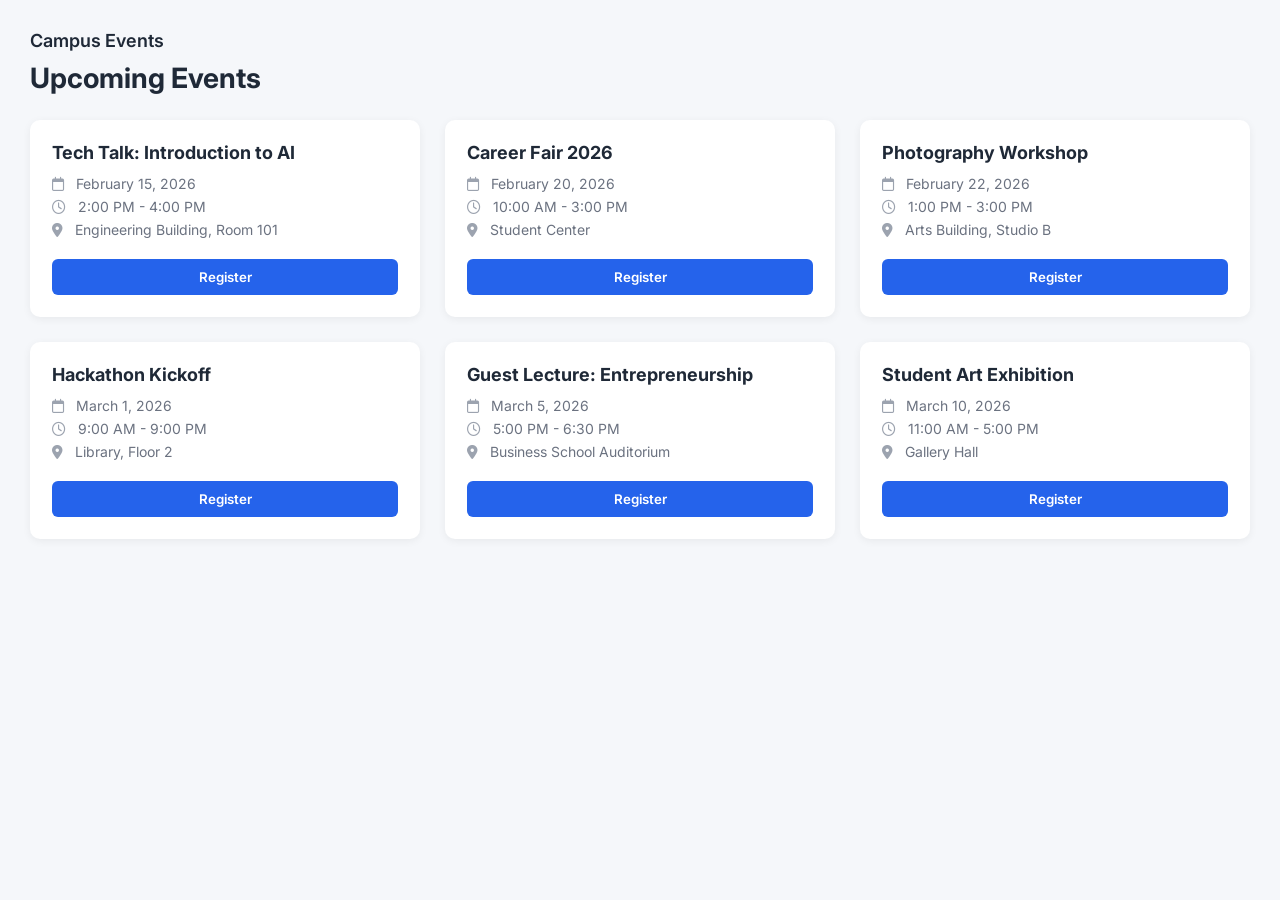
==== frontend/index.html @ d7504936 "Move remaining frontend files into /frontend" ====
<!DOCTYPE html>
<html lang="en">
<head>
  <meta charset="UTF-8" />
  <meta name="viewport" content="width=device-width, initial-scale=1.0" />
  <title>Campus Events</title>

  <!-- Google Font -->
  <link href="https://fonts.googleapis.com/css2?family=Inter:wght@400;600&display=swap" rel="stylesheet">

  <!-- Icons -->
  <link rel="stylesheet" href="https://cdnjs.cloudflare.com/ajax/libs/font-awesome/6.5.0/css/all.min.css">

  <link rel="stylesheet" href="style.css">
</head>
<body>

  <div class="header">
    <h1>Campus Events</h1>
    <h2>Upcoming Events</h2>
  </div>

  <div class="events-grid">

    <!-- Card 1 -->
    <div class="card">
      <h3>Tech Talk: Introduction to AI</h3>
      <p><i class="fa-regular fa-calendar"></i> February 15, 2026</p>
      <p><i class="fa-regular fa-clock"></i> 2:00 PM - 4:00 PM</p>
      <p><i class="fa-solid fa-location-dot"></i> Engineering Building, Room 101</p>
      <button class="register-btn" data-event="Tech Talk: Introduction to AI">Register</button>
    
    </div>

    <!-- Card 2 -->
    <div class="card">
      <h3>Career Fair 2026</h3>
      <p><i class="fa-regular fa-calendar"></i> February 20, 2026</p>
      <p><i class="fa-regular fa-clock"></i> 10:00 AM - 3:00 PM</p>
      <p><i class="fa-solid fa-location-dot"></i> Student Center</p>
    <button class="register-btn" data-event="Career Fair 2026">Register</button>
    </div>

    <!-- Card 3 -->
    <div class="card">
      <h3>Photography Workshop</h3>
      <p><i class="fa-regular fa-calendar"></i> February 22, 2026</p>
      <p><i class="fa-regular fa-clock"></i> 1:00 PM - 3:00 PM</p>
      <p><i class="fa-solid fa-location-dot"></i> Arts Building, Studio B</p>
      <button class="register-btn" data-event="Photography Workshop">Register</button>
    </div>

    <!-- Card 4 -->
    <div class="card">
      <h3>Hackathon Kickoff</h3>
      <p><i class="fa-regular fa-calendar"></i> March 1, 2026</p>
      <p><i class="fa-regular fa-clock"></i> 9:00 AM - 9:00 PM</p>
      <p><i class="fa-solid fa-location-dot"></i> Library, Floor 2</p>
      <button class="register-btn" data-event="Hackathon Kickoff">Register</button>
    </div>

    <!-- Card 5 -->
    <div class="card">
      <h3>Guest Lecture: Entrepreneurship</h3>
      <p><i class="fa-regular fa-calendar"></i> March 5, 2026</p>
      <p><i class="fa-regular fa-clock"></i> 5:00 PM - 6:30 PM</p>
      <p><i class="fa-solid fa-location-dot"></i> Business School Auditorium</p>
      <button class="register-btn" data-event="Guest Lecture: Entrepreneurship">Register</button>
    </div>

    <!-- Card 6 -->
    <div class="card">
      <h3>Student Art Exhibition</h3>
      <p><i class="fa-regular fa-calendar"></i> March 10, 2026</p>
      <p><i class="fa-regular fa-clock"></i> 11:00 AM - 5:00 PM</p>
      <p><i class="fa-solid fa-location-dot"></i> Gallery Hall</p>
      <button class="register-btn" data-event="Student Art Exhibition">Register</button>
    </div>
    </div>

  </div>
<script>
document.querySelectorAll(".register-btn").forEach(button => {
    button.addEventListener("click", function() {
        let eventName = this.getAttribute("data-event");
        localStorage.setItem("selectedEvent", eventName);
        window.location.href = "register.html";
    });
});
</script>

</body>
</html>
---- frontend/style.css ----
* {
  box-sizing: border-box;
  margin: 0;
  padding: 0;
  font-family: 'Inter', sans-serif;
}

body {
  background: #f5f7fa;
  padding: 30px;
  color: #1f2937;
}

/* Header */
.header h1 {
  font-size: 18px;
  font-weight: 600;
  margin-bottom: 10px;
}

.header h2 {
  font-size: 28px;
  margin-bottom: 25px;
}

/* Grid Layout */
.events-grid {
  display: grid;
  grid-template-columns: repeat(auto-fill, minmax(320px, 1fr));
  gap: 25px;
}

/* Cards */
.card {
  background: white;
  padding: 22px;
  border-radius: 10px;
  box-shadow: 0 2px 8px rgba(0,0,0,0.06);
  transition: 0.2s ease;
}

.card:hover {
  transform: translateY(-4px);
}

.card h3 {
  font-size: 18px;
  margin-bottom: 12px;
}

.card p {
  font-size: 14px;
  color: #6b7280;
  margin: 6px 0;
}

.card i {
  margin-right: 8px;
  color: #9ca3af;
}

/* Button */
.card button {
  margin-top: 15px;
  width: 100%;
  padding: 10px;
  border: none;
  border-radius: 6px;
  background: #2563eb;
  color: white;
  font-weight: 600;
  cursor: pointer;
  transition: 0.2s;
}

.card button:hover {
  background: #1d4ed8;
}
/* Registration Form */
.form-container {
  max-width: 420px;
  margin: 50px auto;
  background: white;
  padding: 30px;
  border-radius: 10px;
  box-shadow: 0 2px 10px rgba(0,0,0,0.08);
}

.form-container h2 {
  text-align: center;
  margin-bottom: 20px;
}

.form-container label {
  display: block;
  margin: 12px 0 6px;
  font-size: 14px;
}

.form-container input {
  width: 100%;
  padding: 10px;
  border: 1px solid #ddd;
  border-radius: 6px;
  font-size: 14px;
}

.submit-btn {
  margin-top: 18px;
  width: 100%;
  padding: 10px;
  border: none;
  border-radius: 6px;
  background: #2563eb;
  color: white;
  font-weight: 600;
  cursor: pointer;
}

.submit-btn:hover {
  background: #1d4ed8;
}
/* QR PAGE */
.qr-container {
  max-width: 500px;
  margin: 60px auto;
  background: white;
  padding: 40px 30px;
  border-radius: 12px;
  box-shadow: 0 2px 10px rgba(0,0,0,0.08);
  text-align: center;
}

.qr-box {
  width: 240px;
  height: 240px;
  margin: 0 auto 25px;
  border: 2px dashed #ccc;
  display: flex;
  align-items: center;
  justify-content: center;
  color: #999;
  font-weight: 600;
  border-radius: 8px;
}

.student-name {
  margin: 10px 0 5px;
  font-size: 20px;
}

.event-name {
  color: #6b7280;
  margin-bottom: 20px;
}

.back-btn {
  padding: 8px 16px;
  border: 1px solid #ddd;
  background: white;
  border-radius: 6px;
  cursor: pointer;
}
/* Dashboard */
.dashboard-top {
  margin: 20px 0;
}

.event-select {
  padding: 10px;
  border-radius: 6px;
  border: 1px solid #ddd;
  font-size: 14px;
}

/* Summary Cards */
.summary-cards {
  display: flex;
  gap: 20px;
  margin: 20px 0;
}

.summary-card {
  background: white;
  padding: 20px;
  border-radius: 10px;
  box-shadow: 0 2px 8px rgba(0,0,0,0.06);
  width: 200px;
}

.summary-card p {
  color: #6b7280;
  margin-bottom: 6px;
}

/* Table */
.table-container {
  background: white;
  border-radius: 10px;
  box-shadow: 0 2px 8px rgba(0,0,0,0.06);
  overflow-x: auto;
}

table {
  width: 100%;
  border-collapse: collapse;
}

th, td {
  padding: 14px;
  text-align: left;
  border-bottom: 1px solid #eee;
  font-size: 14px;
}

th {
  color: #6b7280;
}

.status {
  padding: 4px 10px;
  border-radius: 20px;
  font-size: 12px;
  font-weight: 600;
}

.status.yes {
  background: #dbeafe;
  color: #2563eb;
}

.status.no {
  background: #f3f4f6;
  color: #6b7280;
}
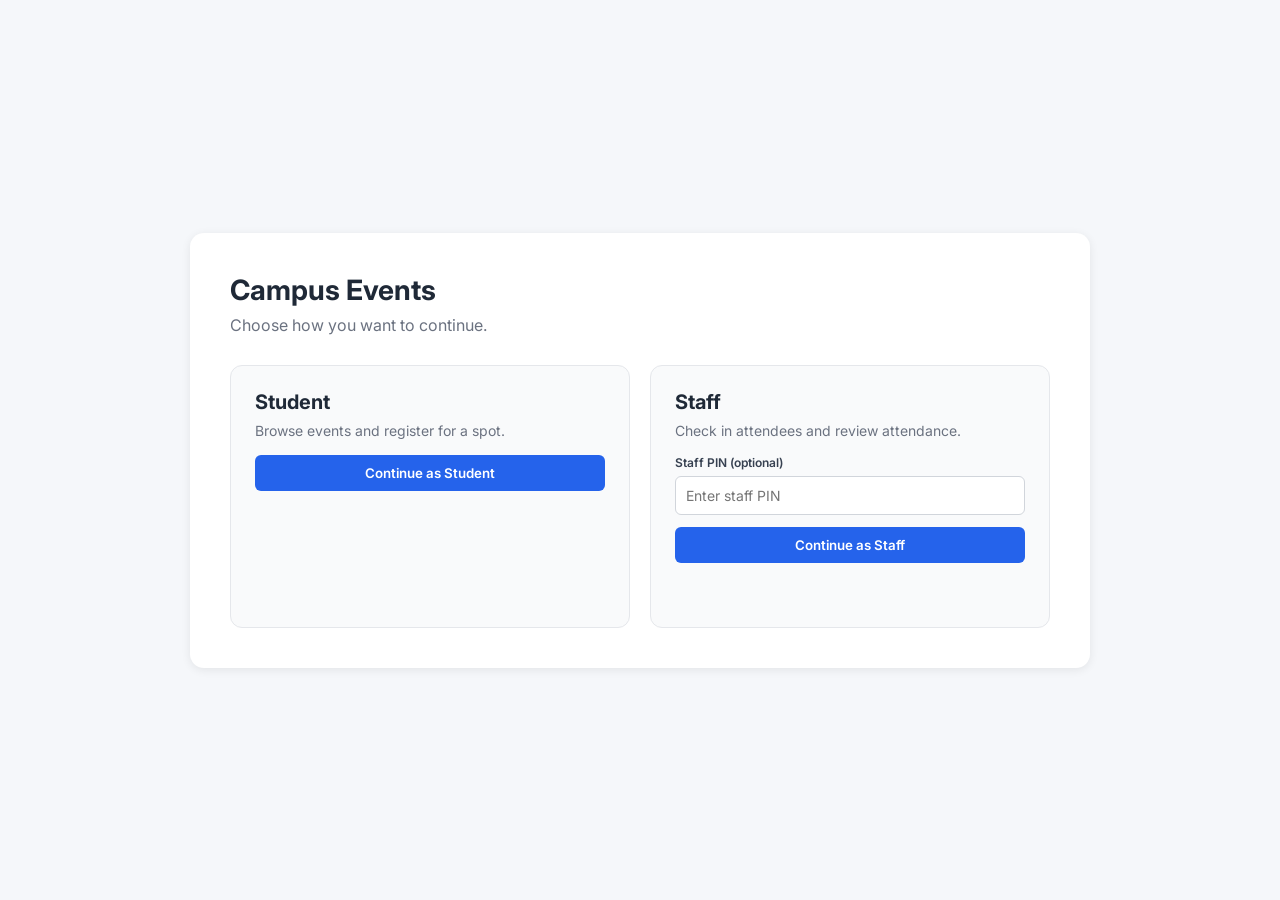
==== commit 0669d737: "feat: add frontend integration, checkin page, api.js, and new pages" ====
--- a/frontend/index.html
+++ b/frontend/index.html
@@ -3,91 +3,81 @@
 <head>
   <meta charset="UTF-8" />
   <meta name="viewport" content="width=device-width, initial-scale=1.0" />
-  <title>Campus Events</title>
-
-  <!-- Google Font -->
-  <link href="https://fonts.googleapis.com/css2?family=Inter:wght@400;600&display=swap" rel="stylesheet">
-
-  <!-- Icons -->
-  <link rel="stylesheet" href="https://cdnjs.cloudflare.com/ajax/libs/font-awesome/6.5.0/css/all.min.css">
-
-  <link rel="stylesheet" href="style.css">
-</head>
-<body>
-
-  <div class="header">
-    <h1>Campus Events</h1>
-    <h2>Upcoming Events</h2>
-  </div>
-
-  <div class="events-grid">
-
-    <!-- Card 1 -->
-    <div class="card">
-      <h3>Tech Talk: Introduction to AI</h3>
-      <p><i class="fa-regular fa-calendar"></i> February 15, 2026</p>
-      <p><i class="fa-regular fa-clock"></i> 2:00 PM - 4:00 PM</p>
-      <p><i class="fa-solid fa-location-dot"></i> Engineering Building, Room 101</p>
-      <button class="register-btn" data-event="Tech Talk: Introduction to AI">Register</button>
-    
-    </div>
-
-    <!-- Card 2 -->
-    <div class="card">
-      <h3>Career Fair 2026</h3>
-      <p><i class="fa-regular fa-calendar"></i> February 20, 2026</p>
-      <p><i class="fa-regular fa-clock"></i> 10:00 AM - 3:00 PM</p>
-      <p><i class="fa-solid fa-location-dot"></i> Student Center</p>
-    <button class="register-btn" data-event="Career Fair 2026">Register</button>
-    </div>
-
-    <!-- Card 3 -->
-    <div class="card">
-      <h3>Photography Workshop</h3>
-      <p><i class="fa-regular fa-calendar"></i> February 22, 2026</p>
-      <p><i class="fa-regular fa-clock"></i> 1:00 PM - 3:00 PM</p>
-      <p><i class="fa-solid fa-location-dot"></i> Arts Building, Studio B</p>
-      <button class="register-btn" data-event="Photography Workshop">Register</button>
-    </div>
-
-    <!-- Card 4 -->
-    <div class="card">
-      <h3>Hackathon Kickoff</h3>
-      <p><i class="fa-regular fa-calendar"></i> March 1, 2026</p>
-      <p><i class="fa-regular fa-clock"></i> 9:00 AM - 9:00 PM</p>
-      <p><i class="fa-solid fa-location-dot"></i> Library, Floor 2</p>
-      <button class="register-btn" data-event="Hackathon Kickoff">Register</button>
-    </div>
-
-    <!-- Card 5 -->
-    <div class="card">
-      <h3>Guest Lecture: Entrepreneurship</h3>
-      <p><i class="fa-regular fa-calendar"></i> March 5, 2026</p>
-      <p><i class="fa-regular fa-clock"></i> 5:00 PM - 6:30 PM</p>
-      <p><i class="fa-solid fa-location-dot"></i> Business School Auditorium</p>
-      <button class="register-btn" data-event="Guest Lecture: Entrepreneurship">Register</button>
-    </div>
-
-    <!-- Card 6 -->
-    <div class="card">
-      <h3>Student Art Exhibition</h3>
-      <p><i class="fa-regular fa-calendar"></i> March 10, 2026</p>
-      <p><i class="fa-regular fa-clock"></i> 11:00 AM - 5:00 PM</p>
-      <p><i class="fa-solid fa-location-dot"></i> Gallery Hall</p>
-      <button class="register-btn" data-event="Student Art Exhibition">Register</button>
-    </div>
-    </div>
-
-  </div>
-<script>
-document.querySelectorAll(".register-btn").forEach(button => {
-    button.addEventListener("click", function() {
-        let eventName = this.getAttribute("data-event");
-        localStorage.setItem("selectedEvent", eventName);
-        window.location.href = "register.html";
-    });
-});
-</script>
-
-</body>
-</html>
+  <title>Campus Events - Choose Role</title>
+
+  <!-- Google Font -->
+  <link href="https://fonts.googleapis.com/css2?family=Inter:wght@400;600&display=swap" rel="stylesheet">
+
+  <link rel="stylesheet" href="style.css">
+</head>
+<body>
+
+  <div class="landing-wrap">
+    <div class="landing-card">
+      <h1>Campus Events</h1>
+      <p class="landing-subtitle">Choose how you want to continue.</p>
+
+      <div class="role-grid">
+        <div class="role-card">
+          <h2>Student</h2>
+          <p>Browse events and register for a spot.</p>
+          <button class="primary-btn" onclick="goStudent()">Continue as Student</button>
+        </div>
+
+        <div class="role-card">
+          <h2>Staff</h2>
+          <p>Check in attendees and review attendance.</p>
+          <label class="role-label" for="staffPin">Staff PIN (optional)</label>
+          <input class="pin-input" type="password" id="staffPin" placeholder="Enter staff PIN">
+          <button class="primary-btn" onclick="goStaff()">Continue as Staff</button>
+          <p id="pinError" class="pin-error" aria-live="polite"></p>
+        </div>
+      </div>
+    </div>
+  </div>
+
+<script>
+const STAFF_PIN = "1234"; // Change this to your staff PIN.
+
+function goStudent() {
+    sessionStorage.removeItem("staffAuthed");
+    sessionStorage.removeItem("staffPin");
+    window.location.href = "student.html";
+}
+
+function goStaff() {
+    const pinInput = document.getElementById("staffPin");
+    const pinError = document.getElementById("pinError");
+    const enteredPin = pinInput.value.trim();
+    const pinRequired = STAFF_PIN.trim().length > 0;
+
+    pinError.textContent = "";
+
+    if (pinRequired && enteredPin !== STAFF_PIN) {
+        pinError.textContent = "Invalid staff PIN. Please try again.";
+        pinInput.focus();
+        return;
+    }
+
+    sessionStorage.setItem("staffAuthed", "true");
+    sessionStorage.setItem("staffPin", pinRequired ? enteredPin : "");
+    window.location.href = "dashboard.html";
+}
+
+document.addEventListener('DOMContentLoaded', () => {
+    const params = new URLSearchParams(window.location.search);
+    if (params.get("staff") === "1") {
+        const pinError = document.getElementById("pinError");
+        pinError.textContent = "Staff access requires the staff PIN.";
+    }
+    const staffPinInput = document.getElementById("staffPin");
+    staffPinInput.addEventListener("keydown", (event) => {
+        if (event.key === "Enter") {
+            goStaff();
+        }
+    });
+});
+</script>
+
+</body>
+</html>
--- a/frontend/style.css
+++ b/frontend/style.css
@@ -21,6 +21,21 @@
 .header h2 {
   font-size: 28px;
   margin-bottom: 25px;
+}
+
+.dashboard-link {
+  display: inline-block;
+  padding: 8px 16px;
+  background: #2563eb;
+  color: white;
+  text-decoration: none;
+  border-radius: 6px;
+  font-weight: 600;
+  transition: 0.2s;
+}
+
+.dashboard-link:hover {
+  background: #1d4ed8;
 }
 
 /* Grid Layout */
@@ -188,13 +203,69 @@
   width: 200px;
 }
 
-.summary-card p {
-  color: #6b7280;
-  margin-bottom: 6px;
-}
-
-/* Table */
-.table-container {
+.summary-card p {
+  color: #6b7280;
+  margin-bottom: 6px;
+}
+
+.create-event-card {
+  background: white;
+  padding: 24px;
+  border-radius: 12px;
+  box-shadow: 0 2px 8px rgba(0,0,0,0.06);
+  margin: 20px 0 30px;
+}
+
+.create-event-card h3 {
+  margin-bottom: 16px;
+  font-size: 18px;
+}
+
+.create-event-grid {
+  display: grid;
+  grid-template-columns: repeat(auto-fit, minmax(200px, 1fr));
+  gap: 16px;
+  margin-bottom: 16px;
+}
+
+.create-event-card .form-group label {
+  display: block;
+  margin-bottom: 6px;
+  font-size: 14px;
+  font-weight: 600;
+  color: #374151;
+}
+
+.create-event-card .form-group input {
+  width: 100%;
+  padding: 10px;
+  border: 1px solid #d1d5db;
+  border-radius: 6px;
+  font-size: 14px;
+  box-sizing: border-box;
+}
+
+.create-event-message {
+  margin-top: 12px;
+  font-size: 13px;
+  min-height: 16px;
+}
+
+.create-event-message.success {
+  color: #166534;
+}
+
+.create-event-message.error {
+  color: #dc2626;
+}
+
+.create-event-btn {
+  width: auto;
+  padding: 10px 20px;
+}
+
+/* Table */
+.table-container {
   background: white;
   border-radius: 10px;
   box-shadow: 0 2px 8px rgba(0,0,0,0.06);
@@ -217,12 +288,104 @@
   color: #6b7280;
 }
 
-.status {
-  padding: 4px 10px;
-  border-radius: 20px;
-  font-size: 12px;
-  font-weight: 600;
-}
+.status {
+  padding: 4px 10px;
+  border-radius: 20px;
+  font-size: 12px;
+  font-weight: 600;
+}
+
+/* Landing Page */
+.landing-wrap {
+  min-height: calc(100vh - 60px);
+  display: flex;
+  align-items: center;
+  justify-content: center;
+}
+
+.landing-card {
+  width: 100%;
+  max-width: 900px;
+  background: white;
+  padding: 40px;
+  border-radius: 14px;
+  box-shadow: 0 2px 10px rgba(0,0,0,0.08);
+}
+
+.landing-card h1 {
+  font-size: 28px;
+  margin-bottom: 8px;
+}
+
+.landing-subtitle {
+  color: #6b7280;
+  margin-bottom: 30px;
+}
+
+.role-grid {
+  display: grid;
+  grid-template-columns: repeat(auto-fit, minmax(240px, 1fr));
+  gap: 20px;
+}
+
+.role-card {
+  background: #f9fafb;
+  border: 1px solid #e5e7eb;
+  border-radius: 12px;
+  padding: 24px;
+}
+
+.role-card h2 {
+  font-size: 20px;
+  margin-bottom: 8px;
+}
+
+.role-card p {
+  color: #6b7280;
+  font-size: 14px;
+  margin-bottom: 16px;
+}
+
+.role-label {
+  display: block;
+  font-size: 12px;
+  font-weight: 600;
+  color: #374151;
+  margin-bottom: 6px;
+}
+
+.pin-input {
+  width: 100%;
+  padding: 10px;
+  border: 1px solid #d1d5db;
+  border-radius: 6px;
+  font-size: 14px;
+  margin-bottom: 12px;
+  background: white;
+}
+
+.primary-btn {
+  width: 100%;
+  padding: 10px 12px;
+  border: none;
+  border-radius: 6px;
+  background: #2563eb;
+  color: white;
+  font-weight: 600;
+  cursor: pointer;
+  transition: background 0.2s;
+}
+
+.primary-btn:hover {
+  background: #1d4ed8;
+}
+
+.pin-error {
+  color: #dc2626;
+  font-size: 12px;
+  min-height: 16px;
+  margin-top: 8px;
+}
 
 .status.yes {
   background: #dbeafe;
